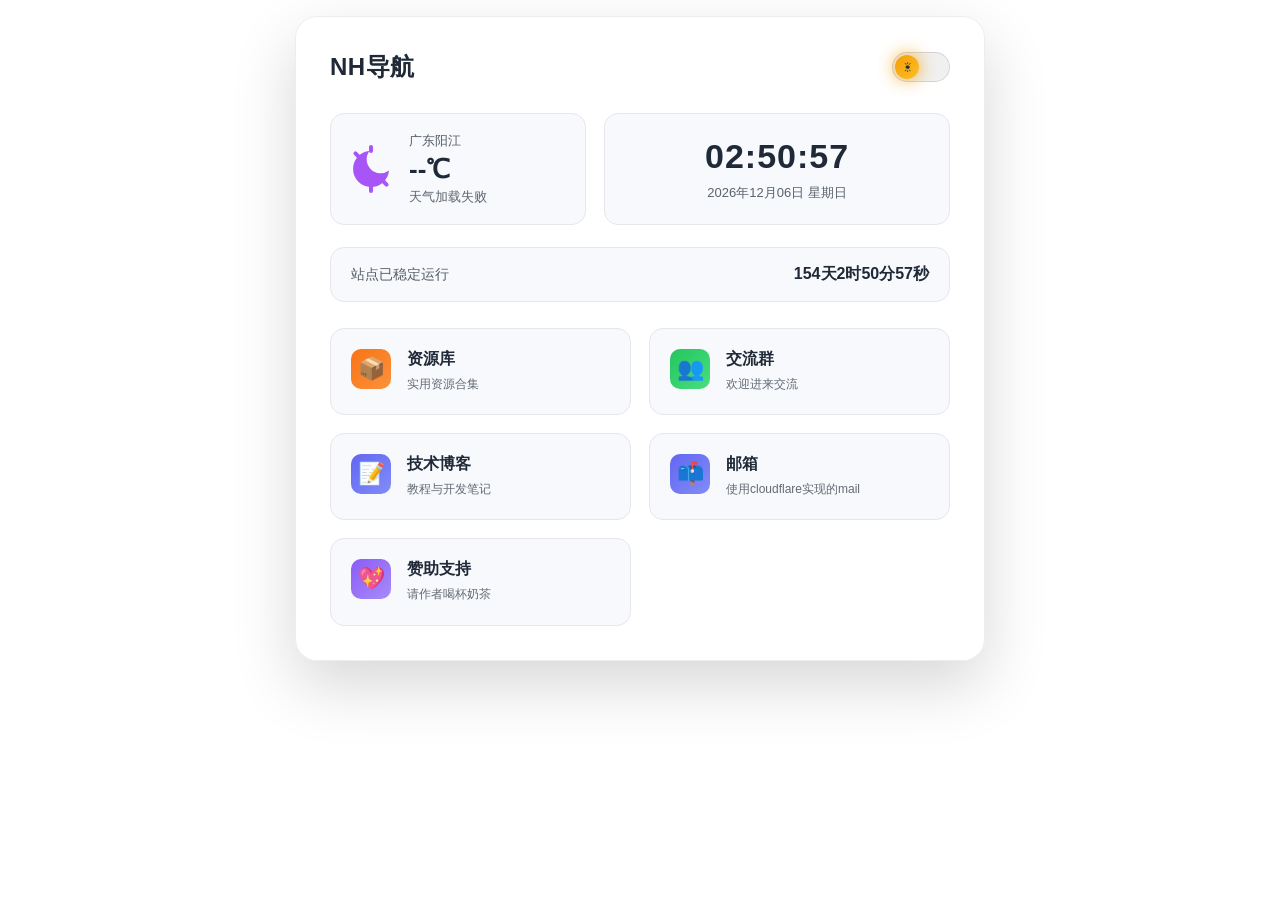
==== index.html @ c708ceac "2026-07-22-22-12-00 Pages 静态站搬到 Workers" ====
<!DOCTYPE html>
<html lang="zh-CN">
<head>
    <link rel="icon" type="image/png" href="https://cdn.jsdelivr.net/gh/HYLDHPX/NHGIMG/%E5%9C%86%E8%A7%922-%E5%9B%BE%E6%A0%871%20.png">
    <meta charset="UTF-8">
    <meta name="viewport" content="width=device-width, initial-scale=1.0">
    <title>导航主页-NH导航</title>
    <link rel="stylesheet" href="./css/main.css">
</head>
<body class="dark-mode">
    <!-- 背景浮动圆点 -->
    <div class="bg-dots"></div>

    <div class="nav-container">
        <!-- 顶部工具栏（含美化返回按钮） -->
        <div class="top-toolbar">
            <h1>NH导航</h1>
            <!-- 明暗切换开关 -->
            <div id="modeToggle" class="mode-toggle">
                <div id="toggleCircle" class="mode-toggle-circle">
                    <span class="icon-sun">☀</span>
                    <span class="icon-moon">☾</span>
                </div>
            </div>
        </div>

        <!-- 天气+时间区域 -->
        <div class="header-row">
            <div class="weather-box">
                <div id="weatherIcon" class="weather-icon"></div>
                <div class="weather-text">
                    <div id="cityName" class="city">加载中...</div>
                    <div id="temperature" class="temp">--℃</div>
                    <div id="weatherDesc" class="weather-desc">加载天气</div>
                </div>
            </div>
            <div class="time-box">
                <div id="time" class="time-main">00:00:00</div>
                <div id="dateInfo" class="date-info">2026年01月01日 星期四</div>
            </div>
        </div>

        <!-- 站点运行时长 -->
        <div class="runtime-box">
            <span class="runtime-label">站点已稳定运行</span>
            <span id="runTime" class="runtime-data">计算中...</span>
        </div>

        <!-- 网站卡片网格 -->
        <div class="site-grid">
            <div class="site-card" onclick="window.open('./zhiyvan.html','_blank')">
                <div class="site-logo box">📦</div>
                <div class="site-text">
                    <h4>资源库</h4>
                    <p>实用资源合集</p>
                </div>
            </div>
            <div class="site-card" onclick="window.open('https://qr61.cn/oeA6gW/qFbqGW1','_blank')">
                <div class="site-logo group">👥</div>
                <div class="site-text">
                    <h4>交流群</h4>
                    <p>欢迎进来交流</p>
                </div>
            </div>
            <div class="site-card" onclick="window.open('https://blog.zn2.top','_blank')">
                <div class="site-logo blog">📝</div>
                <div class="site-text">
                    <h4>技术博客</h4>
                    <p>教程与开发笔记</p>
                </div>
            </div>
                        <div class="site-card" onclick="window.open('https://mail.zn2.top','_blank')">
                <div class="site-logo blog">📫</div>
                <div class="site-text">
                    <h4>邮箱</h4>
                    <p>使用cloudflare实现的mail</p>
                </div>
            </div>
            <div class="site-card" onclick="window.open('./zhanzu.html','_blank')">
                <div class="site-logo donate">💖</div>
                <div class="site-text">
                    <h4>赞助支持</h4>
                    <p>请作者喝杯奶茶</p>
                </div>
            </div>
        </div>
    </div>

    <script src="./js/main.js"></script>
    <script>
        // 动态生成背景浮动圆点
        const dotWrap = document.querySelector('.bg-dots');
        for(let i=0; i<60; i++){
            const span = document.createElement('span');
            span.style.left = Math.random()*100 + '%';
            span.style.top = Math.random()*100 + '%';
            span.style.animationDelay = Math.random()*8 + 's';
            dotWrap.appendChild(span);
        }
    </script>
</body>
</html>
---- css/main.css ----
* {
    margin: 0;
    padding: 0;
    box-sizing: border-box;
    font-family: "Microsoft YaHei", "PingFang SC", sans-serif;
}
html, body {
    width: 100%;
    height: 100%;
    overflow-x: hidden;
}
body {
    min-height: 100vh;
    transition: background 0.6s ease, color 0.6s ease;
    display: flex;
    justify-content: center;
    align-items: flex-start;
    padding: 16px;
    position: relative;
}
body.dark-mode {
    background: linear-gradient(rgba(0,0,0,0.62), rgba(0,0,0,0.62)), url("https://api.yppp.net/api.php") center/cover no-repeat fixed;
    color: #e5e7eb;
}
body.light-mode {
    background: linear-gradient(rgba(255,255,255,0.72), rgba(255,255,255,0.72)), url("https://api.yppp.net/api.php") center/cover no-repeat fixed;
    color: #1f2937;
}
.bg-dots {
    position: absolute;
    width: 100%;
    height: 100%;
    overflow: hidden;
    pointer-events: none;
    z-index: 0;
}
.bg-dots span {
    position: absolute;
    width: 4px;
    height: 4px;
    border-radius: 50%;
    background: rgba(255,255,255,0.15);
    animation: float 8s infinite ease-in-out;
}
@keyframes float {
    0%,100% {transform: translateY(0);}
    50% {transform: translateY(-24px);}
}
.nav-container {
    width: 100%;
    max-width: 690px;
    padding: 34px;
    border-radius: 22px;
    transition: all 0.6s ease;
    z-index: 10;
}
body.dark-mode .nav-container {
    background: rgba(32,34,38,0.76);
    backdrop-filter: blur(16px);
    -webkit-backdrop-filter: blur(16px);
    border: 1px solid rgba(255,255,255,0.09);
    box-shadow: 0 24px 64px rgba(0,0,0,0.46);
}
body.light-mode .nav-container {
    background: rgba(255,255,255,0.94);
    border: 1px solid rgba(0,0,0,0.07);
    box-shadow: 0 24px 64px rgba(0,0,0,0.16);
}
.top-toolbar {
    display: flex;
    justify-content: space-between;
    align-items: center;
    margin-bottom: 30px;
    gap: 12px;
}
.top-toolbar h1 {
    font-size: 24px;
    font-weight: 700;
    letter-spacing: 0.5px;
}
.mode-toggle {
    width: 58px;
    height: 30px;
    border-radius: 15px;
    background: rgba(255,255,255,0.12);
    border: 1px solid rgba(255,255,255,0.22);
    cursor: pointer;
    position: relative;
    transition: all 0.35s ease;
    pointer-events: auto !important;
}
body.light-mode .mode-toggle {
    background: rgba(0,0,0,0.06);
    border-color: rgba(0,0,0,0.12);
}
.mode-toggle-circle {
    position: absolute;
    top: 2px;
    left: 2px;
    width: 24px;
    height: 24px;
    border-radius: 50%;
    background: linear-gradient(135deg, #f59e0b, #fbbf24);
    transition: all 0.35s ease;
    box-shadow: 0 0 18px rgba(245,158,11,0.9);
    display: flex;
    align-items: center;
    justify-content: center;
    font-size: 13px;
    pointer-events: none;
}
.mode-toggle-circle.moon {
    left: 32px;
    background: linear-gradient(135deg, #a855f7, #8b5cf6);
    box-shadow: 0 0 18px rgba(168,85,247,0.9);
}
.icon-sun,.icon-moon {
    position: absolute;
    transition: opacity 0.3s ease, transform 0.3s ease;
}
.mode-toggle-circle .icon-sun {opacity:1;transform:scale(1);}
.mode-toggle-circle .icon-moon {opacity:0;transform:scale(0.5);}
.mode-toggle-circle.moon .icon-sun {opacity:0;transform:scale(0.5);}
.mode-toggle-circle.moon .icon-moon {opacity:1;transform:scale(1);}
/* 桌面端：天气加宽 1fr 时间缩小 1.35fr */
.header-row {
    display: grid;
    grid-template-columns: 1fr 1.35fr;
    gap: 18px;
    margin-bottom: 22px;
}
.weather-box,.time-box {
    padding: 18px 16px;
    border-radius: 14px;
    display: flex;
    align-items: center;
    gap:14px;
    transition: all 0.6s ease;
}
body.dark-mode .weather-box,body.dark-mode .time-box {
    background: rgba(255,255,255,0.08);
    border:1px solid rgba(255,255,255,0.1);
}
body.light-mode .weather-box,body.light-mode .time-box {
    background:#f7f9fc;
    border:1px solid #e5e7eb;
}
.weather-box {
    justify-content: flex-start;
    width: 100%;
}
.weather-icon {
    width:48px;
    height:48px;
    flex-shrink:0;
}
.weather-text {
    display:flex;
    flex-direction:column;
    gap:6px;
}
.city {font-size:13px;opacity:0.75;}
.temp {font-size:26px;font-weight:800;line-height:1;}
.weather-desc {font-size:13px;opacity:0.7;}
.time-box {
    flex-direction:column;
    justify-content:center;
    text-align:center;
    gap:8px;
}
.time-main {
    font-size: 34px;
    font-weight:900;
    letter-spacing:1px;
}
.date-info {
    font-size:13px;
    opacity:0.72;
}
.runtime-box {
    padding:16px 20px;
    border-radius:14px;
    margin-bottom:26px;
    display:flex;
    justify-content:space-between;
    align-items:center;
}
body.dark-mode .runtime-box {
    background:rgba(255,255,255,0.08);
    border:1px solid rgba(255,255,255,0.1);
}
body.light-mode .runtime-box {
    background:#f7f9fc;
    border:1px solid #e5e7eb;
}
.runtime-label {font-size:14px;opacity:0.75;}
.runtime-data {font-size:16px;font-weight:700;}
.site-grid {
    display:grid;
    grid-template-columns: repeat(2,1fr);
    gap:18px;
}
.site-card {
    padding:20px;
    border-radius:14px;
    display:flex;
    align-items:flex-start;
    gap:16px;
    cursor:pointer;
    transition:all 0.3s ease;
    pointer-events:auto !important;
}
body.dark-mode .site-card {
    background:rgba(255,255,255,0.08);
    border:1px solid rgba(255,255,255,0.1);
}
body.light-mode .site-card {
    background:#f7f9fc;
    border:1px solid #e5e7eb;
}
.site-card:hover {
    transform:translateY(-4px);
}
body.dark-mode .site-card:hover {
    background:rgba(255,255,255,0.14);
    box-shadow:0 14px 32px rgba(0,0,0,0.28);
}
body.light-mode .site-card:hover {
    background:#fff;
    box-shadow:0 14px 32px rgba(0,0,0,0.14);
}
.site-logo {
    width:40px;
    height:40px;
    border-radius:10px;
    display:flex;
    align-items:center;
    justify-content:center;
    flex-shrink:0;
    font-size:22px;
    color:#fff;
}
.site-logo.cloud {background:linear-gradient(135deg,#0ea5e9,#38bdf8);}
.site-logo.box {background:linear-gradient(135deg,#f97316,#fb923c);}
.site-logo.group {background:linear-gradient(135deg,#22c55e,#4ade80);}
.site-logo.apk {background:linear-gradient(135deg,#10b981,#34d399);}
.site-logo.music {background:linear-gradient(135deg,#ec4899,#f472b6);}
.site-logo.play {background:linear-gradient(135deg,#ef4444,#f87171);}
.site-logo.blog {background:linear-gradient(135deg,#6366f1,#818cf8);}
.site-logo.donate {background:linear-gradient(135deg,#8b5cf6,#a78bfa);}
.site-text h4 {
    font-size:16px;
    margin-bottom:5px;
}
.site-text p {
    font-size:12px;
    line-height:1.6;
    opacity:0.68;
}

/* ===================== 统一卡片风格返回按钮（核心修改） ===================== */
.back-btn {
    display: flex;
    align-items: center;
    gap: 6px;
    padding: 8px 16px;
    border-radius: 14px;
    border: none;
    font-size: 14px;
    font-weight: 500;
    cursor: pointer;
    transition: all 0.3s ease;
    backdrop-filter: blur(16px);
}
/* 深色模式和下方卡片底色、边框完全一致 */
body.dark-mode .back-btn {
    background: rgba(255,255,255,0.08);
    border: 1px solid rgba(255,255,255,0.1);
    color: #e5e7eb;
}
/* 浅色模式同步卡片配色 */
body.light-mode .back-btn {
    background: #f7f9fc;
    border: 1px solid #e5e7eb;
    color: #1f2937;
}
.back-btn span {
    font-size: 16px;
    transition: transform 0.3s ease;
}
.back-btn:hover span {
    transform: translateX(-3px);
}
/* hover上浮、阴影和网站卡片动效完全统一 */
body.dark-mode .back-btn:hover {
    background: rgba(255,255,255,0.14);
    box-shadow: 0 14px 32px rgba(0,0,0,0.28);
    transform: translateY(-3px);
}
body.light-mode .back-btn:hover {
    background: #ffffff;
    box-shadow: 0 14px 32px rgba(0,0,0,0.14);
    transform: translateY(-3px);
}
.back-btn:active {
    transform: scale(0.96);
}

/* 手机端适配缩小 */
@media screen and (max-width: 480px) {
    body {
        padding: 12px;
    }
    .nav-container {
        padding: 22px;
        border-radius: 18px;
    }
    .top-toolbar h1 {
        font-size: 20px;
    }
    .back-btn {
        padding: 6px 12px;
        font-size: 12px;
    }
    .back-btn span {
        font-size: 14px;
    }
    .header-row {
        grid-template-columns: 1fr;
        gap: 16px;
    }
    .time-main {
        font-size: 28px;
    }
    .runtime-box {
        flex-direction: column;
        gap: 6px;
        text-align: center;
    }
    .site-grid {
        grid-template-columns: 1fr;
        gap: 14px;
    }
    .site-card {
        padding: 16px;
    }
}
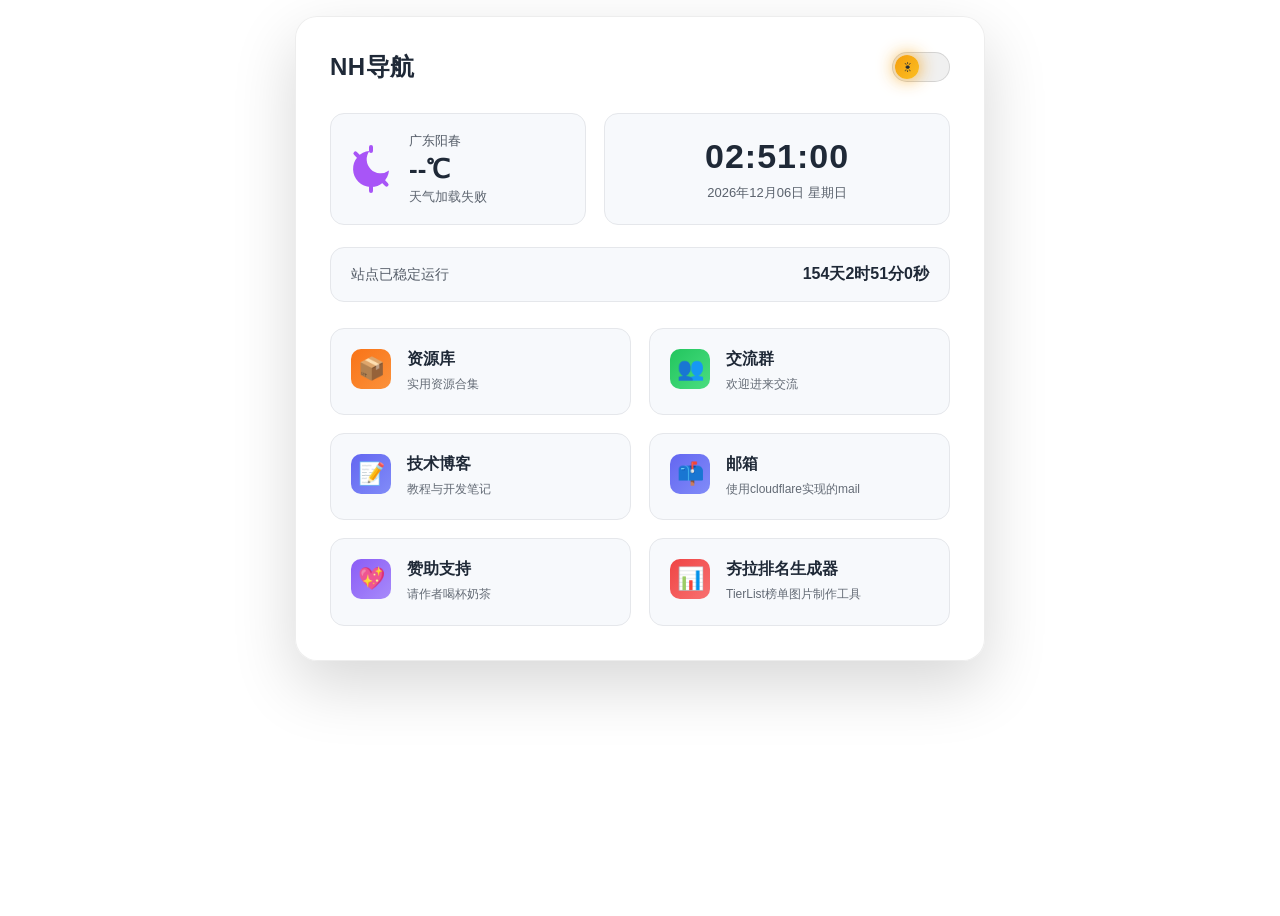
==== commit 70155ff5: "20260727090422 修复博客链接 更新夯拉排名生成器" ====
--- a/index.html
+++ b/index.html
@@ -10,7 +10,6 @@
 <body class="dark-mode">
     <!-- 背景浮动圆点 -->
     <div class="bg-dots"></div>
-
     <div class="nav-container">
         <!-- 顶部工具栏（含美化返回按钮） -->
         <div class="top-toolbar">
@@ -23,7 +22,6 @@
                 </div>
             </div>
         </div>
-
         <!-- 天气+时间区域 -->
         <div class="header-row">
             <div class="weather-box">
@@ -39,13 +37,11 @@
                 <div id="dateInfo" class="date-info">2026年01月01日 星期四</div>
             </div>
         </div>
-
         <!-- 站点运行时长 -->
         <div class="runtime-box">
             <span class="runtime-label">站点已稳定运行</span>
             <span id="runTime" class="runtime-data">计算中...</span>
         </div>
-
         <!-- 网站卡片网格 -->
         <div class="site-grid">
             <div class="site-card" onclick="window.open('./zhiyvan.html','_blank')">
@@ -62,14 +58,14 @@
                     <p>欢迎进来交流</p>
                 </div>
             </div>
-            <div class="site-card" onclick="window.open('https://blog.zn2.top','_blank')">
+            <div class="site-card" onclick="window.open('https://blog.nh24.top','_blank')">
                 <div class="site-logo blog">📝</div>
                 <div class="site-text">
                     <h4>技术博客</h4>
                     <p>教程与开发笔记</p>
                 </div>
             </div>
-                        <div class="site-card" onclick="window.open('https://mail.zn2.top','_blank')">
+            <div class="site-card" onclick="window.open('https://mail.zn2.top','_blank')">
                 <div class="site-logo blog">📫</div>
                 <div class="site-text">
                     <h4>邮箱</h4>
@@ -83,9 +79,16 @@
                     <p>请作者喝杯奶茶</p>
                 </div>
             </div>
+            <!-- 新增：夯拉排名生成器卡片 -->
+            <div class="site-card" onclick="window.open('./rank.html','_blank')">
+                <div class="site-logo play">📊</div>
+                <div class="site-text">
+                    <h4>夯拉排名生成器</h4>
+                    <p>TierList榜单图片制作工具</p>
+                </div>
+            </div>
         </div>
     </div>
-
     <script src="./js/main.js"></script>
     <script>
         // 动态生成背景浮动圆点
@@ -99,4 +102,4 @@
         }
     </script>
 </body>
-</html>+</html>
